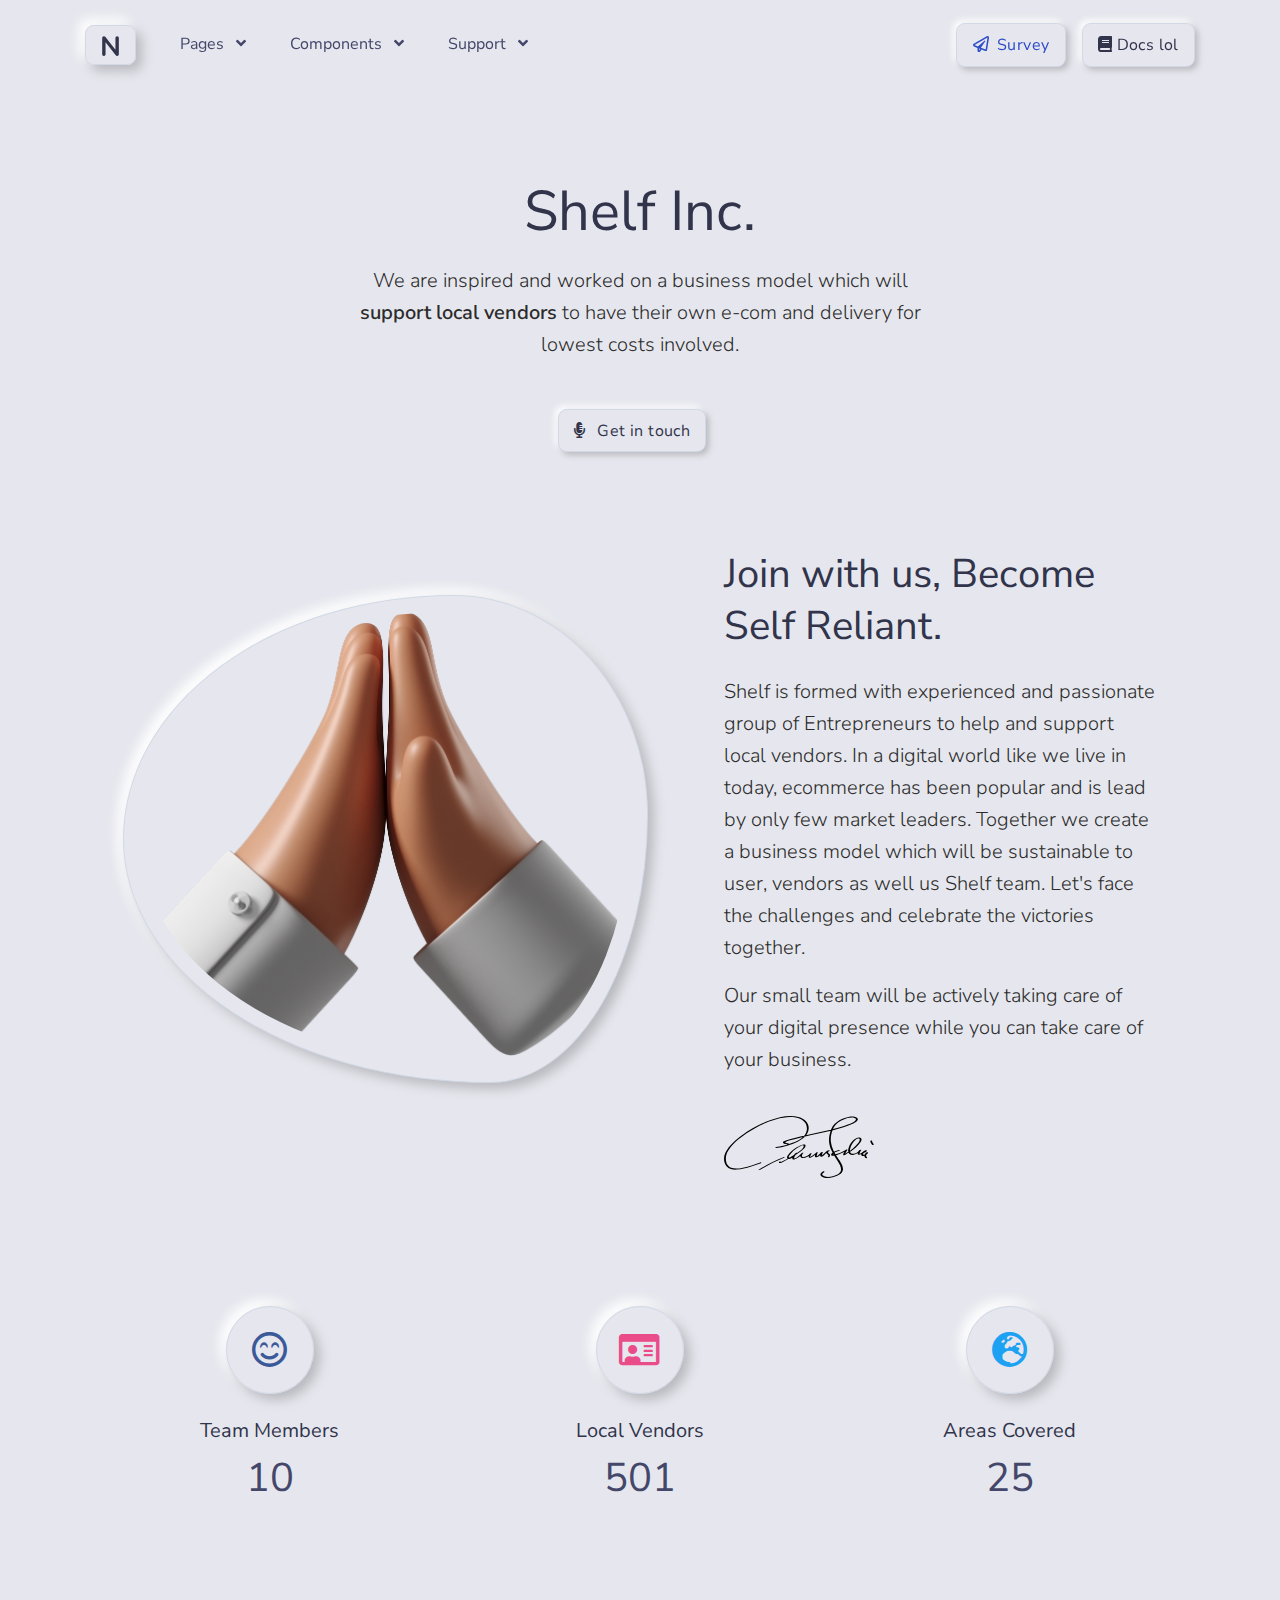
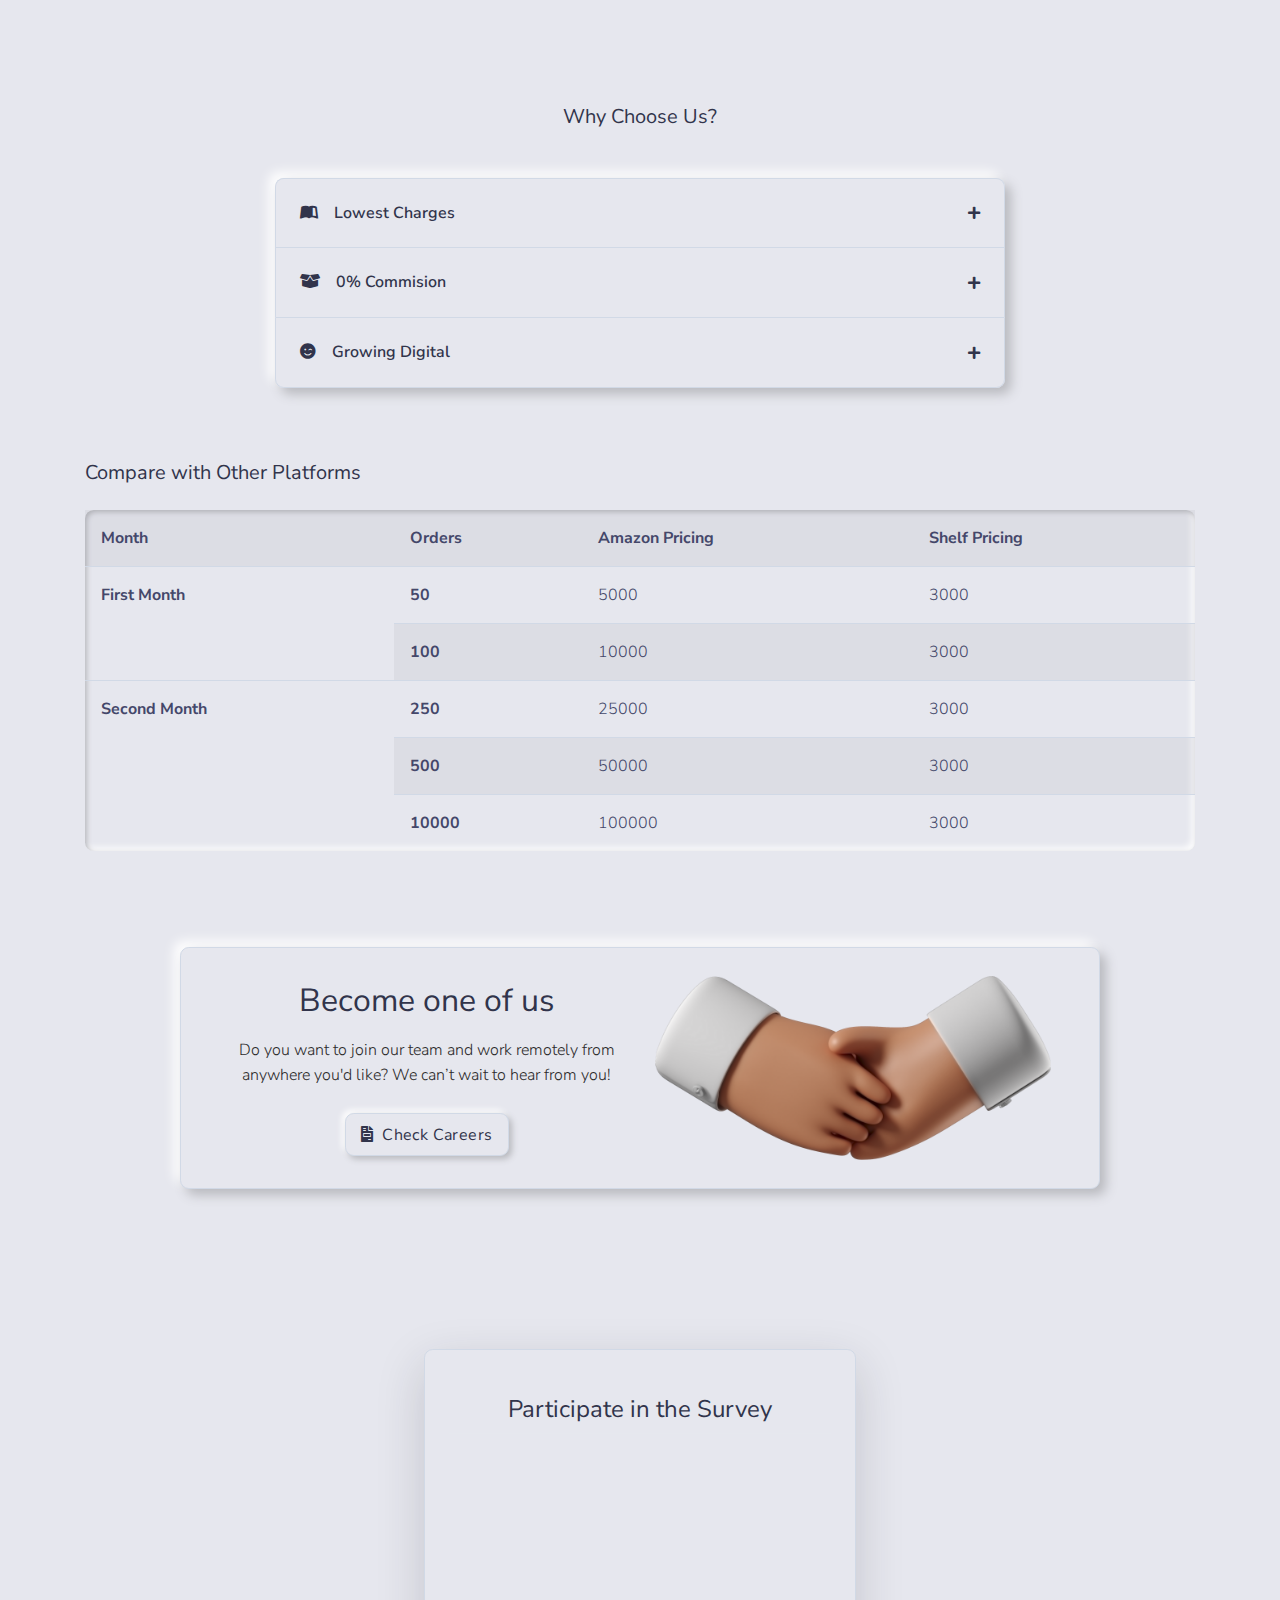
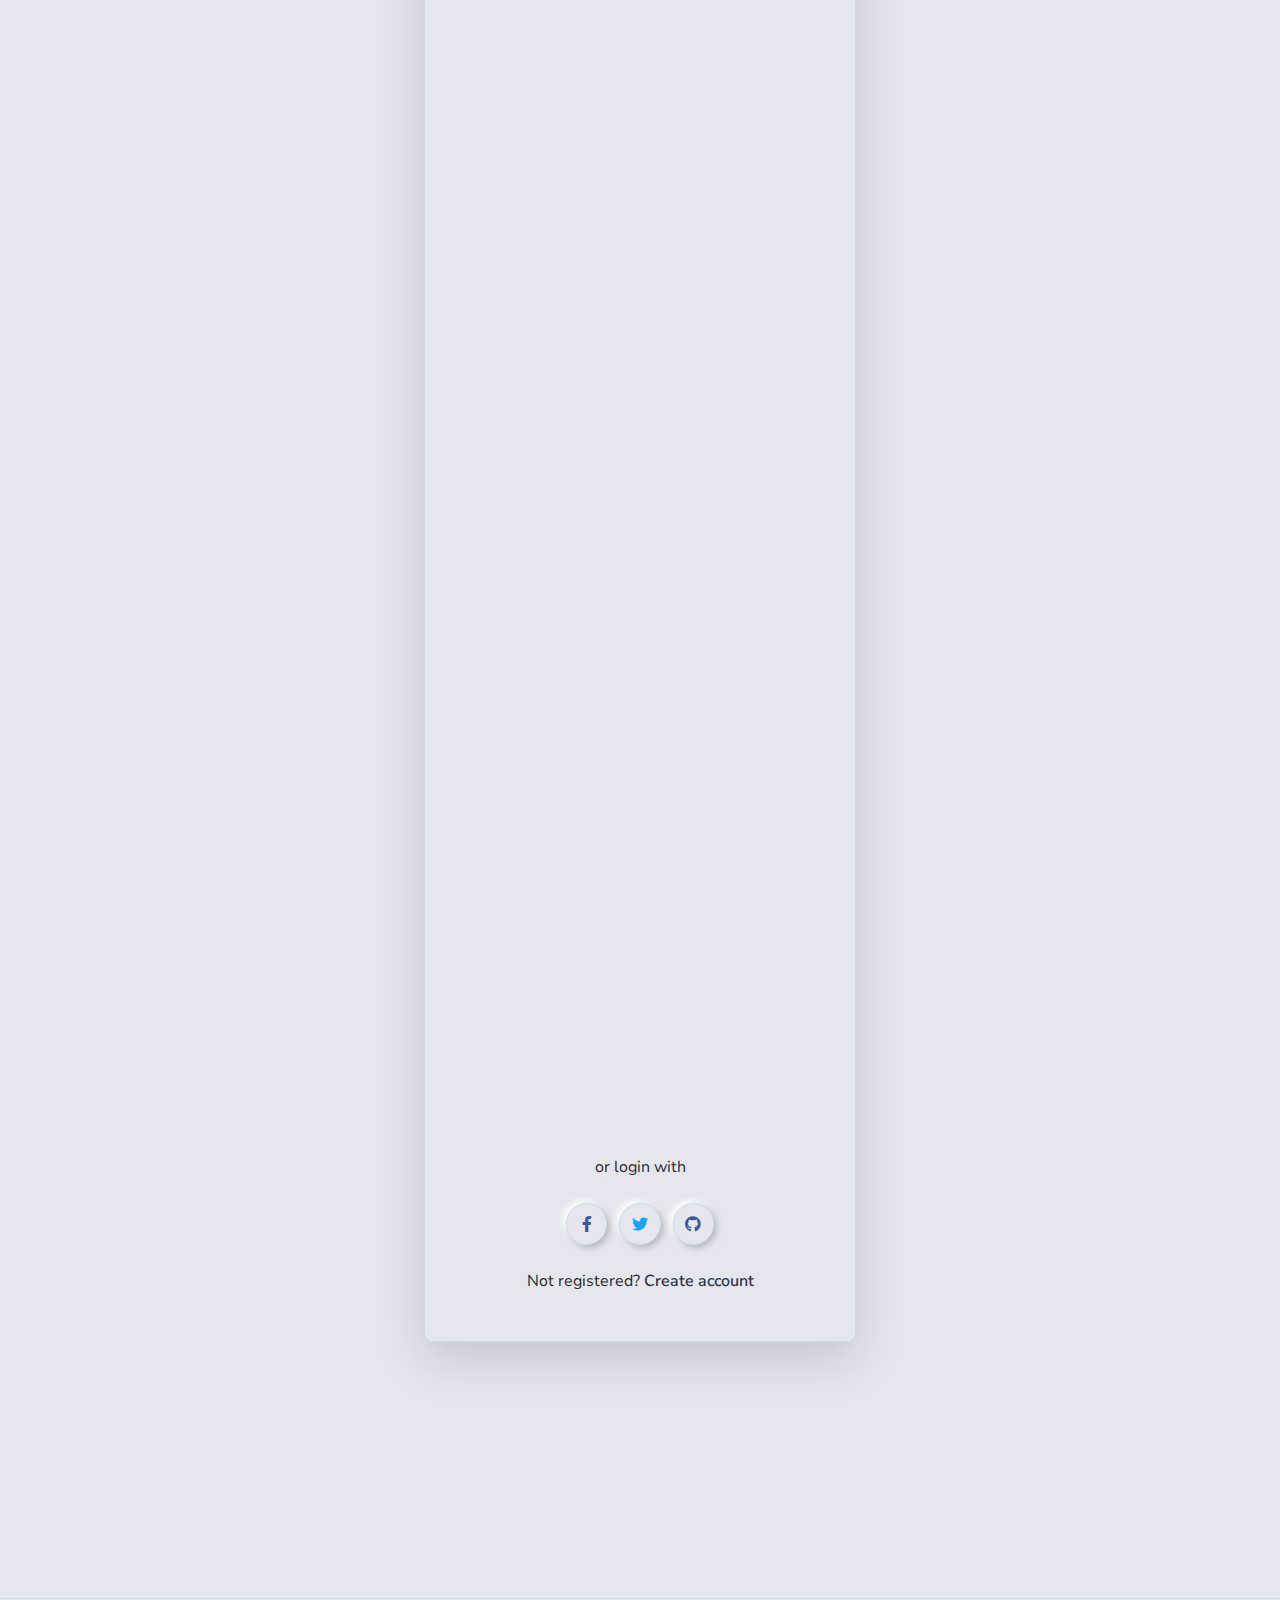
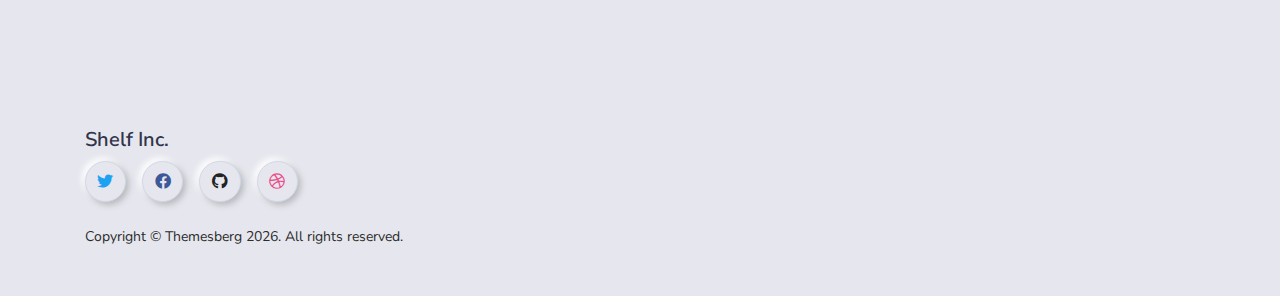
==== index.html @ 54a0194d "initial commit" ====
<!DOCTYPE html>
<html lang="en">

<head> 
    <meta http-equiv="Content-Type" content="text/html; charset=utf-8" />
<!-- Primary Meta Tags -->
<title>Neumorphism UI</title>
<meta name="viewport" content="width=device-width, initial-scale=1, shrink-to-fit=no">
<meta name="title" content="Neumorphism UI">
<meta name="author" content="Themesberg">

<link rel="canonical" href="https://quadato.netlify.app/" />

<!--  Social tags -->
<meta name="keywords" content="">
<meta name="description" content="">

<!-- Schema.org markup for Google+ -->
<meta itemprop="name" content="">
<meta itemprop="description" content="">
<meta itemprop="image" content="">

<!-- Twitter Card data -->
<meta name="twitter:card" content="product">
<meta name="twitter:site" content="">
<meta name="twitter:title" content="">
<meta name="twitter:description" content="">
<meta name="twitter:creator" content="">
<meta name="twitter:image" content="">

<!-- Open Graph data -->
<meta property="fb:app_id" content="">
<meta property="og:title" content="" />
<meta property="og:type" content="article" />
<meta property="og:url" content="" />
<meta property="og:image" content=""/>
<meta property="og:description" content="" />
<meta property="og:site_name" content="SHELF INC." />

<!-- Favicon -->
<link rel="apple-touch-icon" sizes="120x120" href="./assets/img/favicon/apple-touch-icon.png">
<link rel="icon" type="image/png" sizes="32x32" href="./assets/img/favicon/favicon-32x32.png">
<link rel="icon" type="image/png" sizes="16x16" href="./assets/img/favicon/favicon-16x16.png">
<link rel="manifest" href="./assets/img/favicon/site.webmanifest">
<link rel="mask-icon" href="./assets/img/favicon/safari-pinned-tab.svg" color="#ffffff">
<meta name="msapplication-TileColor" content="#ffffff">
<meta name="theme-color" content="#ffffff">

<!-- Fontawesome -->
<link type="text/css" href="./vendor/@fortawesome/fontawesome-free/css/all.min.css" rel="stylesheet">

<!-- Pixel CSS -->
<link type="text/css" href="./css/neumorphism.css" rel="stylesheet">

<!-- NOTICE: You can use the _analytics.html partial to include production code specific code & trackers -->

</head>

<body>
    <header class="header-global">
    <nav id="navbar-main" aria-label="Primary navigation" class="navbar navbar-main navbar-expand-lg navbar-theme-primary headroom navbar-light navbar-transparent navbar-theme-primary">
        <div class="container position-relative">
            <a class="navbar-brand shadow-soft py-2 px-3 rounded border border-light mr-lg-4" href="./index.html">
                <img class="navbar-brand-dark" src="./assets/img/brand/dark.svg" alt="Logo light">
                <img class="navbar-brand-light" src="./assets/img/brand/dark.svg" alt="Logo dark">
            </a>
            <div class="navbar-collapse collapse" id="navbar_global">
                <div class="navbar-collapse-header">
                    <div class="row">
                        <div class="col-6 collapse-brand">
                            <a href="./index.html" class="navbar-brand shadow-soft py-2 px-3 rounded border border-light">
                                <img src="./assets/img/brand/dark.svg" alt="Themesberg logo">
                            </a>
                        </div>
                        <div class="col-6 collapse-close">
                            <a href="#navbar_global" class="fas fa-times" data-toggle="collapse" data-target="#navbar_global" aria-controls="navbar_global" aria-expanded="false" title="close" aria-label="Toggle navigation"></a>
                        </div>
                    </div>
                </div>
                <ul class="navbar-nav navbar-nav-hover align-items-lg-center">
                    <li class="nav-item dropdown">
                        <a href="#" class="nav-link" data-toggle="dropdown" >
                            <span class="nav-link-inner-text">Pages</span>
                            <span class="fas fa-angle-down nav-link-arrow ml-2"></span>
                        </a>
                        <ul class="dropdown-menu">
                            <li><a class="dropdown-item" href="./html/pages/about.html">About</a></li>
                            <li><a class="dropdown-item" href="./html/pages/pricing.html">Pricing</a></li>
                            <li><a class="dropdown-item" href="./html/pages/contact.html">Contact</a></li>
                            <li><a class="dropdown-item" href="./html/pages/sign-in.html">Sign in</a></li>
                            <li><a class="dropdown-item" href="./html/pages/sign-up.html">Sign up</a></li>
                        </ul>
                    </li>
                    <li class="nav-item dropdown mega-dropdown">
                        <a href="#" class="nav-link" data-toggle="dropdown" >
                            <span class="nav-link-inner-text">Components</span>
                            <span class="fas fa-angle-down nav-link-arrow ml-2"></span>
                        </a>
                        <div class="dropdown-menu">
                            <div class="row">
                                <div class="col-lg-6 inside-bg d-none d-lg-block">
                                    <div class="justify-content-center bg-primary text-white">
                                        <div class="px-6 pb-5 pt-3">
                                            <img src="./assets/img/megamenu-image.jpg" alt="Pixel Components">
                                        </div>
                                        <div class="z-2 pb-4 text-center">
                                            <a href="./html/components/all.html"  class="btn btn-primary mb-2 mb-sm-0 mr-3 text-secondary">
                                                <span class="mr-1"><span class="fas fa-th-large"></span></span>
                                                All components
                                            </a>
                                            <a href="https://themesberg.com/docs/neumorphism-ui/components/alerts" target="_blank" class="btn btn-primary mb-2 mb-sm-0">
                                                <span class="mr-1"><span class="fas fa-book"></span></span>
                                                Docs v1.0
                                            </a>
                                        </div>
                                    </div>
                                </div>
                                <div class="col pl-0">
                                    <ul class="list-style-none">
                                        <li><a class="dropdown-item" href="./html/components/accordions.html">Accordions</a></li>
                                        <li><a class="dropdown-item" href="./html/components/alerts.html">Alerts</a></li>
                                        <li><a class="dropdown-item" href="./html/components/badges.html">Badges</a></li>
                                        <li><a class="dropdown-item" href="./html/components/bootstrap-carousels.html">Bootstrap Carousels</a></li>
                                        <li><a class="dropdown-item" href="./html/components/breadcrumbs.html">Breadcrumbs</a></li>
                                        <li><a class="dropdown-item" href="./html/components/buttons.html">Buttons</a></li>
                                        <li><a class="dropdown-item d-flex align-items-center justify-content-between" href="https://themesberg.com/docs/neumorphism-ui/plugins/jquery-counters/" target="_blank">Counters <span class="badge badge-dark ml-3">Pro</span></a></li>
                                        <li><a class="dropdown-item" href="./html/components/cards.html">Cards</a></li>
                                        <li><a class="dropdown-item d-flex align-items-center justify-content-between" href="https://themesberg.com/docs/neumorphism-ui/components/e-commerce/" target="_blank">E-commerce <span class="badge badge-dark ml-3">Pro</span></a></li>
                                    </ul>
                                </div>
                                <div class="col pl-0">
                                    <ul class="list-style-none">
                                        <li><a class="dropdown-item" href="./html/components/forms.html">Forms</a></li>
                                        <li><a class="dropdown-item d-flex align-items-center justify-content-between" href="https://themesberg.com/docs/neumorphism-ui/components/icon-boxes/" target="_blank">Icon Boxes <span class="badge badge-dark ml-3">Pro</span></a></li>
                                        <li><a class="dropdown-item" href="./html/components/modals.html">Modals</a></li>
                                        <li><a class="dropdown-item" href="./html/components/navs.html">Navs</a></li>
                                        <li><a class="dropdown-item d-flex align-items-center justify-content-between" href="https://themesberg.com/docs/neumorphism-ui/plugins/owl-carousel/" target="_blank">Owl Carousels <span class="badge badge-dark ml-3">Pro</span></a></li>
                                        <li><a class="dropdown-item" href="./html/components/pagination.html">Pagination</a></li>
                                        <li><a class="dropdown-item" href="./html/components/popovers.html">Popovers</a></li>
                                        <li><a class="dropdown-item" href="./html/components/progress-bars.html">Progress Bars</a></li>

                                    </ul>
                                </div>
                                <div class="col pl-0">
                                    <ul class="list-style-none">
                                        <li><a class="dropdown-item d-flex align-items-center justify-content-between" href="https://themesberg.com/docs/neumorphism-ui/components/icon-boxes/#steps" target="_blank">Steps <span class="badge badge-dark ml-3">Pro</span></a></li>
                                        <li><a class="dropdown-item" href="./html/components/tables.html">Tables</a></li>
                                        <li><a class="dropdown-item" href="./html/components/tabs.html">Tabs</a> </li>
                                        <li><a class="dropdown-item" href="./html/components/toasts.html">Toasts</a> </li>
                                        <li><a class="dropdown-item d-flex align-items-center justify-content-between" href="https://themesberg.com/docs/neumorphism-ui/components/timelines/" target="_blank">Timelines <span class="badge badge-dark ml-3">Pro</span></a></li>
                                        <li><a class="dropdown-item" href="./html/components/tooltips.html">Tooltips</a></li>
                                        <li><a class="dropdown-item" href="./html/components/typography.html">Typography</a></li>
                                        <li><a class="dropdown-item d-flex align-items-center justify-content-between" href="https://demo.themesberg.com/neumorphism-ui-pro/html/components/widgets.html" target="_blank">Widgets <span class="badge badge-dark ml-3">Pro</span></a></li>
                                    </ul>
                                </div>
                            </div>
                        </div>
                    </li>
                    <li class="nav-item dropdown">
                        <a href="#" class="nav-link" data-toggle="dropdown" >
                            <span class="nav-link-inner-text">Support</span>
                            <span class="fas fa-angle-down nav-link-arrow ml-2"></span>
                        </a>
                        <div class="dropdown-menu dropdown-menu-lg">
                            <div class="col-auto px-0" data-dropdown-content>
                                <div class="list-group list-group-flush">
                                    <a href="https://themesberg.com/docs/neumorphism-ui/getting-started/quick-start/" target="_blank" class="list-group-item list-group-item-action d-flex align-items-center p-0 py-3 px-lg-4">
                                        <span class="icon icon-sm icon-secondary"><span class="fas fa-file-alt"></span></span>
                                        <div class="ml-4">
                                            <span class="text-dark d-block">Documentation<span class="badge badge-sm badge-secondary ml-2">v1.0</span></span>
                                            <span class="small">Examples and guides</span>
                                        </div>
                                    </a>
                                    <a href="https://github.com/themesberg/th-neumorphism-ui-pro/issues" target="_blank" class="list-group-item list-group-item-action d-flex align-items-center p-0 py-3 px-lg-4">
                                        <span class="icon icon-sm icon-secondary"><span class="fas fa-microphone-alt"></span></span>
                                        <div class="ml-4">
                                            <span class="text-dark d-block">Support</span>
                                            <span class="small">Looking for answers? Ask us!</span>
                                        </div>
                                    </a>
                                </div>
                            </div>
                        </div>
                    </li>
                </ul>
            </div>
            <div class="d-flex align-items-center">
                <a href="https://themesberg.com/product/ui-kits/neumorphism-ui-pro" target="_blank" class="btn btn-primary text-secondary mr-3"><i class="far fa-paper-plane mr-2"></i>Survey</a>
                <a href="https://themesberg.com/docs/neumorphism-ui/getting-started/quick-start/" target="_blank" class="btn btn-primary d-none d-md-inline-block"><i class="fas fa-book"></i> Docs lol</a>
                <button class="navbar-toggler ml-2" type="button" data-toggle="collapse" data-target="#navbar_global" aria-controls="navbar_global" aria-expanded="false" aria-label="Toggle navigation">
                    <span class="navbar-toggler-icon"></span>
                </button>
            </div>
        </div>
    </nav>
</header>
    <main>

        <!-- Hero -->
        <section class="section section bg-soft pb-5 overflow-hidden z-2">
            <div class="container z-2">
                <div class="row justify-content-center text-center pt-6">
                    <div class="col-lg-8 col-xl-8">
                        <h1 class="display-2 mb-3">Shelf Inc.</h1>
                        <p class="lead px-md-6 mb-5">We are inspired and worked on a business model which will <strong>support local vendors</strong> to have their own e-com and delivery for lowest costs involved.</p>
                        <div class="d-flex flex-column flex-wrap flex-md-row justify-content-md-center mb-5">
                            <a href="https://themesberg.com/product/ui-kits/neumorphism-ui" target="_blank" class="btn btn-primary mb-3 mb-lg-0 mr-3"><i class="fas fa-microphone-alt mr-2"></i> Get in touch</a>
                
                        </div>
                    </div>
                </div>
            </div>
        </section>
        
        <div class="section  bg-primary pt-0 section-lg">
    <div class="container">
        <!-- Title -->
        
        <section class="section section-lg pt-0">
            <div class="container">
                <div class="row align-items-center justify-content-around">
                    <div class="col-md-6 col-xl-6 mb-5">
                        <div class="card bg-primary shadow-soft border-light organic-radius p-3">
                            <img class="organic-radius img-fluid" src="high five.png"
                                alt="modern desk">
                        </div>
                    </div>
                    <div class="col-md-6 col-xl-5 text-center text-md-left">
                        <h2 class="h1 mb-4">Join with us, Become Self Reliant.</h2>
                        <p class="lead">Shelf is formed with experienced and passionate group of Entrepreneurs to help and support local vendors. In a digital world like we live in today, ecommerce has been popular and is lead by only few market leaders. Together we
                            create a business model which will be sustainable to user, vendors as well us Shelf team. Let's face the challenges and celebrate the victories together.</p>
                        <p class="lead">Our small team will be actively taking care of your digital presence while you can take care of your business.</p>
                        <img src="assets/img/signature.svg" alt="signature" class="mt-4" width="150">
                    </div>
                </div>
            </div>
        </section>
        
        <section class="section section-lg pt-0">
            <div class="container">
                <div class="row">
                    <div class="col-12 col-sm-4 col-lg-4 text-center">
                        <!-- Visit Box   btn btn-primary btn-pill btn-icon-only text-twitter mr-2 -->
                        <div class="icon-box mb-4">
                            <div class="icon icon-shape text-facebook shadow-soft border border-light rounded-circle mb-4">
                                <span class="far fa-smile-beam"></span>
                            </div>
                            
                            <h3 class="h5">Team Members</h3>
                            <span class="counter display-3 text-gray d-block">10</span>
                        </div>
                        <!-- End of Visit Box -->
                    </div>
                    <div class="col-12 col-sm-4 col-lg-4 text-center">
                        <!-- Call Box -->
                        <div class="icon-box mb-4">
                            <div class="icon icon-shape text-dribbble shadow-soft border border-light rounded-circle mb-4">
                                <span class="far fa-id-card"></span>
                            </div>
                            <h3 class="h5">Local Vendors</h3>
                            <span class="counter display-3 text-gray d-block">501</span>
                        </div>
                        <!-- End of Call Box -->
                    </div>
                    <div class="col-12 col-sm-4 col-lg-4 text-center">
                        <!-- Email Box -->
                        <div class="icon-box mb-4">
                            <div class="icon icon-shape text-twitter shadow-soft border border-light rounded-circle mb-4">
                                <span class="fas fa-globe-europe"></span>
                            </div>
                            <h3 class="h5">Areas Covered</h3>
                            <span class="counter display-3 text-gray d-block">25</span>
                        </div>
                        <!-- End of Email Box -->
                    </div>
                </div>
            </div>
        </section>

        <!-- Title -->
        <div class="row">
            <div class="col text-center">
                <div class="my-5">
                    <span class="h5 text-center">Why Choose Us?</span>
                </div>
            </div>
        </div>
        <div class="row justify-content-center">
            <div class="col-12 col-md-10 col-lg-8">
                <!--Accordion-->
                <div class="accordion shadow-soft rounded">
                    <div class="card card-sm card-body bg-primary border-light mb-0">
                        <a href="#panel-4" data-target="#panel-4" class="accordion-panel-header" data-toggle="collapse" role="button" aria-expanded="false" aria-controls="panel-1">
                            <span class="icon-title h6 mb-0 font-weight-bold"><span class="fab fa-leanpub"></span>Lowest Charges</span>
                            <span class="icon"><span class="fas fa-plus"></span></span>
                        </a>
                        <div class="collapse" id="panel-4">
                            <div class="pt-3">
                                <p class="mb-0">
                                    At Themesberg, our mission has always been focused on bringing openness and transparency to the design process. We've always believed that by providing a space where designers can share ongoing work not only empowers them to make better products, it also
                                    helps them grow. We're proud to be a part of creating a more open culture and to continue building a product that supports this vision.
                                </p>
                            </div>
                        </div>
                    </div>
                    <div class="card card-sm card-body bg-primary border-light mb-0">
                        <a href="#panel-5" data-target="#panel-5" class="accordion-panel-header" data-toggle="collapse" role="button" aria-expanded="false" aria-controls="panel-1">
                            <span class="icon-title h6 mb-0 font-weight-bold"><span class="fas fa-box-open"></span>0% Commision</span>
                            <span class="icon"><span class="fas fa-plus"></span></span>
                        </a>
                        <div class="collapse" id="panel-5">
                            <div class="pt-3">
                                <p class="mb-0">
                                    At Themesberg, our mission has always been focused on bringing openness and transparency to the design process. We've always believed that by providing a space where designers can share ongoing work not only empowers them to make better products, it also
                                    helps them grow. We're proud to be a part of creating a more open culture and to continue building a product that supports this vision. </p>
                            </div>
                        </div>
                    </div>
                    <div class="card card-sm card-body bg-primary border-light mb-0">
                        <a href="#panel-6" data-target="#panel-6" class="accordion-panel-header" data-toggle="collapse" role="button" aria-expanded="false" aria-controls="panel-1">
                            <span class="icon-title h6 mb-0 font-weight-bold"><span class="fas fa-smile-wink"></span>Growing Digital</span>
                            <span class="icon"><span class="fas fa-plus"></span></span>
                        </a>
                        <div class="collapse" id="panel-6">
                            <div class="pt-3">
                                <p class="mb-0">
                                    At Themesberg, our mission has always been focused on bringing openness and transparency to the design process. We've always believed that by providing a space where designers can share ongoing work not only empowers them to make better products, it also
                                    helps them grow. We're proud to be a part of creating a more open culture and to continue building a product that supports this vision. </p>
                            </div>
                        </div>
                    </div>
                </div>
                <!--End of Accordion-->
            </div>
        </div>

<br><br><br>
        <div class="mb-5">
            <div class="mb-4">
                <span class="h5">Compare with Other Platforms</span>
            </div>
            <div class="table-responsive-sm table-hover shadow-inset rounded">
                <table class="table table-striped">
                    <tr>
                        <th class="border-0" scope="col" id="class2">Month</th>
                        <th class="border-0" scope="col" id="teacher2">Orders</th>
                        <th class="border-0" scope="col" id="males2">Amazon Pricing</th>
                        <th class="border-0" scope="col" id="females2">Shelf Pricing</th>
                    </tr>
                    <tr>
                        <th scope="row" id="firstyear2" rowspan="2">First Month</th>
                        <th scope="row" id="Bolter2" headers="firstyear2 teacher2">50</th>
                        <td headers="firstyear2 Bolter2 males2">5000</td>
                        <td headers="firstyear2 Bolter2 females2">3000</td>
                    </tr>
                    <tr>
                        <th scope="row" id="Cheetham2" headers="firstyear2 teacher2">100</th>
                        <td headers="firstyear2 Cheetham2 males2">10000</td>
                        <td headers="firstyear2 Cheetham2 females2">3000</td>
                    </tr>
                    <tr>
                        <th scope="row" id="secondyear2" rowspan="3">Second Month</th>
                        <th scope="row" id="Lam2" headers="secondyear2 teacher2">250</th>
                        <td headers="secondyear2 Lam2 males2">25000</td>
                        <td headers="secondyear2 Lam2 females2">3000</td>
                    </tr>
                    <tr>
                        <th scope="row" id="Crossy2" headers="secondyear2 teacher2">500</th>
                        <td headers="secondyear2 Crossy2 males2">50000</td>
                        <td headers="secondyear2 Crossy2 females2">3000</td>
                    </tr>
                    <tr>
                        <th scope="row" id="Forsyth2" headers="secondyear2 teacher2">10000</th>
                        <td headers="secondyear2 Forsyth2 males2">100000</td>
                        <td headers="secondyear2 Forsyth2 females2">3000</td>
                    </tr>
                </table>
            </div>
        </div>

    <br><br>
        <!-- End of Title -->
<div class="row justify-content-center">
<div class="col-12 col-lg-10">
    <div class="card bg-primary shadow-soft border-light px-4 py-1 mb-8">
        <div class="card-body text-center text-md-center">
            <div class="row align-items-center">
                <div class="col-md-6">
                    <h2 class="mb-3">Become one of us</h2>
                    <p class="mb-4">
                        Do you want to join our team and work remotely from anywhere you'd like? We can’t wait to hear
                        from you!
                    </p>
                    <a href="#" class="btn btn-primary">
                        <span class="mr-1">
                            <span class="fas fa-file-invoice"></span>
                        </span>
                        Check Careers
                    </a>
                </div>
                <div class="col-12 col-md-6 mt-4 mt-md-0 text-md-right">
                    <img src="hand.png" alt="illustration">
                </div>
            </div>
        </div>
    </div>
</div>
</div>
            
<div class="section section-lg pt-0">
    <div class="container">
        <!-- Title -->
        <!-- End of title-->
        <div class="row justify-content-md-around">
            <div class="col-12 col-md-6 col-lg-5 mb-5 mb-lg-0">
                <div class="card bg-primary shadow-lg border-light p-4">
                    <div class="card-header text-center pb-0">
                        <h2 class="h4">Participate in the Survey</h2>
                        <!--<span>Login here using your username and password</span>-->
                    </div>
                    <div class="card-body">
                        <form action="#" class="mt-4">
                        <iframe
                            src="https://docs.google.com/forms/d/e/1FAIpQLSd2yZhxJfOtq8M3eQdhzN5sqTgoRudwqNl_gNcS_L6D4GwaZQ/viewform?embedded=true"
                            width="360" height="1250" frameborder="0" marginheight="0" marginwidth="0">Loading…</iframe>
                        </form>
                        <div class="mt-3 mb-4 text-center">
                            <span class="font-weight-normal">or login with</span>
                        </div>
                        <div class="btn-wrapper my-4 text-center">
                            <button class="btn btn-primary btn-pill btn-icon-only text-facebook mr-2" type="button"
                                aria-label="facebook button" title="facebook button">
                                <span aria-hidden="true" class="fab fa-facebook-f"></span>
                            </button>
                            <button class="btn btn-primary btn-pill  btn-icon-only text-twitter mr-2" type="button"
                                aria-label="twitter button" title="twitter button">
                                <span aria-hidden="true" class="fab fa-twitter"></span>
                            </button>
                            <button class="btn btn-primary btn-pill btn-icon-only text-facebook" type="button"
                                aria-label="github button" title="github button">
                                <span aria-hidden="true" class="fab fa-github"></span>
                            </button>
                        </div>
                        <div class="d-block d-sm-flex justify-content-center align-items-center mt-4">
                            <span class="font-weight-normal">
                                Not registered?
                                <a href="#" class="font-weight-bold">Create account</a>
                            </span>
                        </div>
                    </div>
                </div>
            </div>

        </div>
    </div>
</div>



    </div>
    </main>

    <footer class="d-flex pb-5 pt-6 pt-md-7 border-top border-light bg-primary">
    <div class="container">
        <div class="row">
            <div class="col-lg-4">
                <h5><strong>Shelf Inc.</strong> </h5>
                <ul class="d-flex list-unstyled mb-5 mb-lg-0">
                    <li class="mr-2">
                        <a href="https://twitter.com/" target="_blank" class="btn btn-primary btn-pill  btn-icon-only text-twitter mr-2" aria-label="twitter social link"
                        data-toggle="tooltip" data-placement="top" title="Follow Shelf on Twitter">
                            <span aria-hidden="true" class="fab fa-twitter"></span>
                        </a>
                    </li>
                    <li class="mr-2">
                        <a href="https://www.facebook.com/" target="_blank" class="btn btn-primary btn-pill  btn-icon-only text-facebook mr-2" aria-label="facebook social link"
                        data-toggle="tooltip" data-placement="top" title="Like Shelf on Facebook">
                            <span aria-hidden="true" class="fab fa-facebook"></span>
                        </a>
                    </li>
                    <li class="mr-2">
                        <a href="https://github.com/" target="_blank" class="btn btn-primary btn-pill  btn-icon-only text-github mr-2" aria-label="github social link"
                        data-toggle="tooltip" data-placement="top" title="Open source projects">
                            <span aria-hidden="true" class="fab fa-github"></span>
                        </a>
                    </li>
                    <li>
                        <a href="https://dribbble.com/" target="_blank" class="btn btn-primary btn-pill  btn-icon-only text-dribbble mr-2" aria-label="dribbble social link"
                        data-toggle="tooltip" data-placement="top" title="Follow us on Dribbble">
                            <span aria-hidden="true" class="fab fa-dribbble"></span>
                        </a>
                    </li>
                </ul><br>
                <p class="font-weight-normal font-small mb-0">Copyright © Themesberg
                    <span class="current-year">2020</span>. All rights reserved.
                </p>
            </div>
           
            
        </div>
            
    </div>
</footer>

    <!-- Core -->
<script src="./vendor/jquery/dist/jquery.min.js"></script>
<script src="./vendor/popper.js/dist/umd/popper.min.js"></script>
<script src="./vendor/bootstrap/dist/js/bootstrap.min.js"></script>
<script src="./vendor/headroom.js/dist/headroom.min.js"></script>

<!-- Vendor JS -->
<script src="./vendor/onscreen/dist/on-screen.umd.min.js"></script>
<script src="./vendor/nouislider/distribute/nouislider.min.js"></script>
<script src="./vendor/bootstrap-datepicker/dist/js/bootstrap-datepicker.min.js"></script>
<script src="./vendor/waypoints/lib/jquery.waypoints.min.js"></script>
<script src="./vendor/jarallax/dist/jarallax.min.js"></script>
<script src="./vendor/jquery.counterup/jquery.counterup.min.js"></script>
<script src="./vendor/jquery-countdown/dist/jquery.countdown.min.js"></script>
<script src="./vendor/smooth-scroll/dist/smooth-scroll.polyfills.min.js"></script>
<script src="./vendor/prismjs/prism.js"></script>

<script async defer src="https://buttons.github.io/buttons.js"></script>

<!-- Neumorphism JS -->
<script src="./assets/js/neumorphism.js"></script>
</body>

</html>
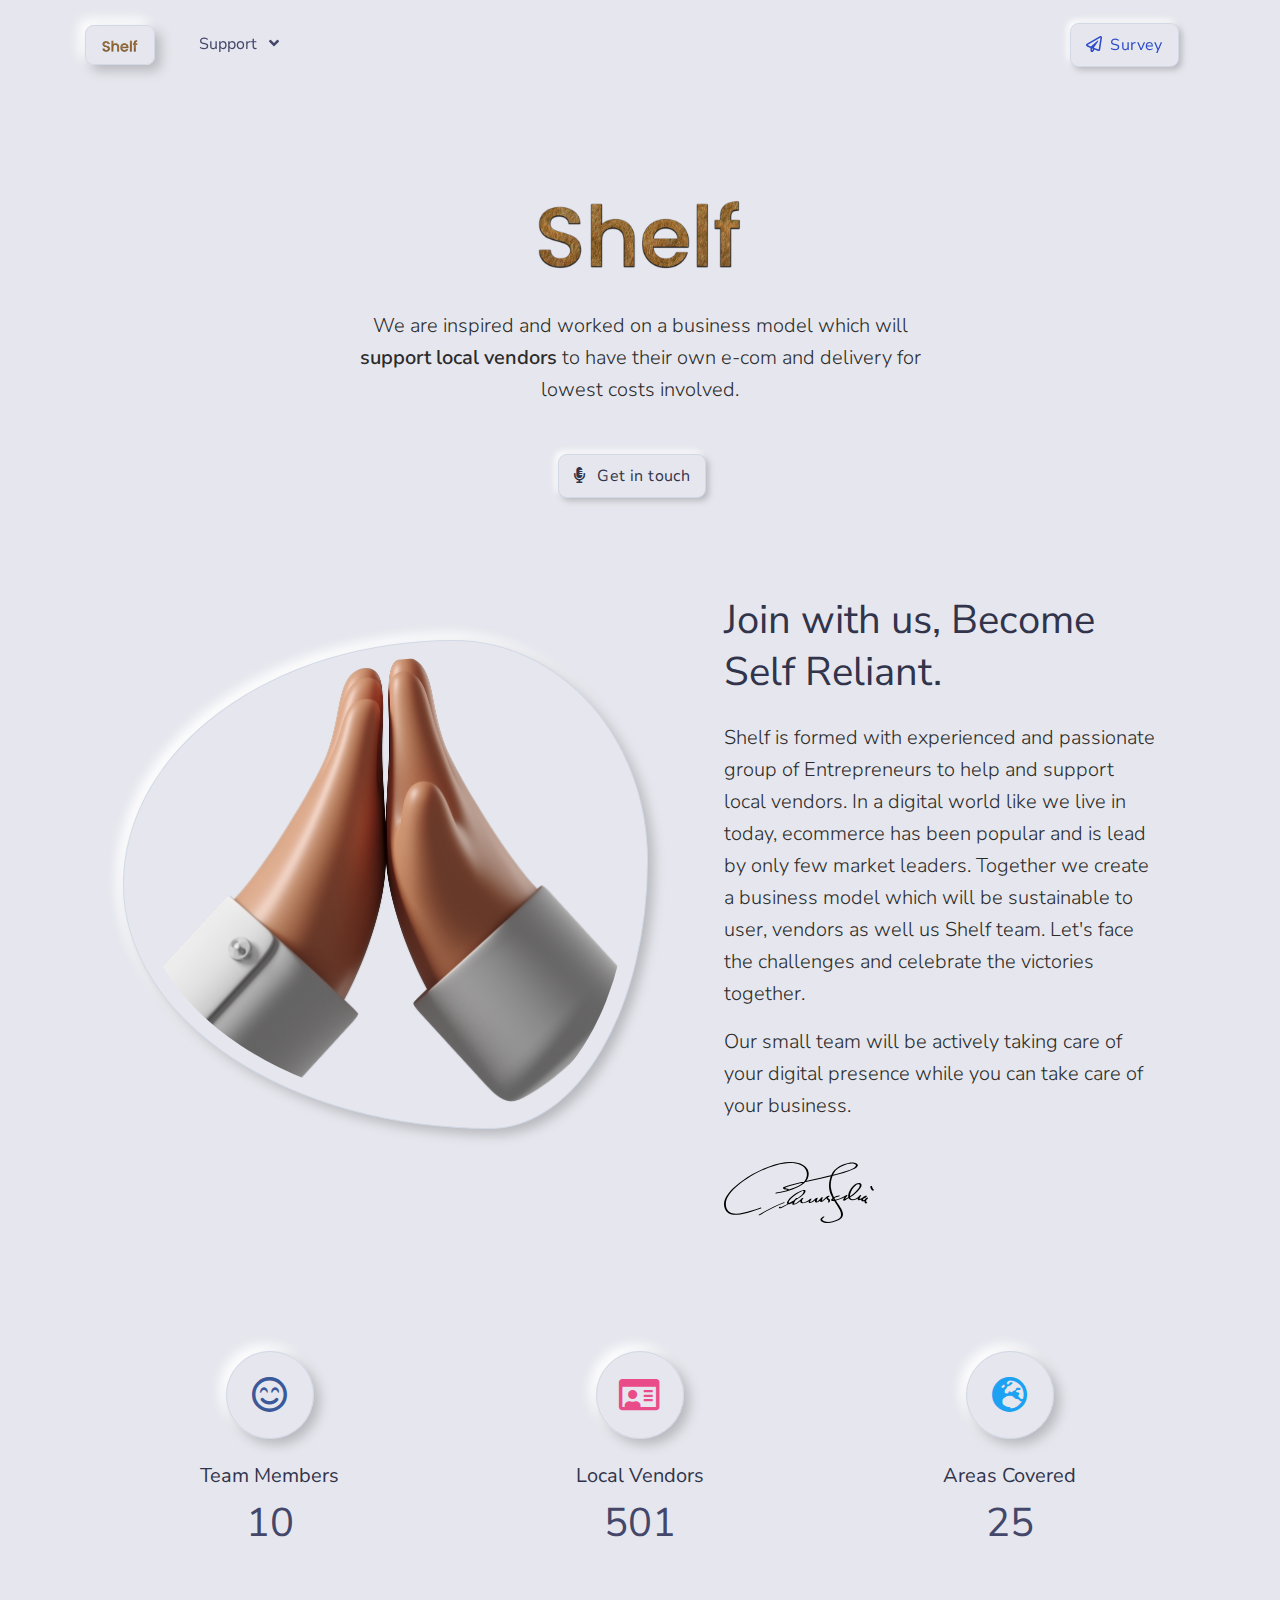
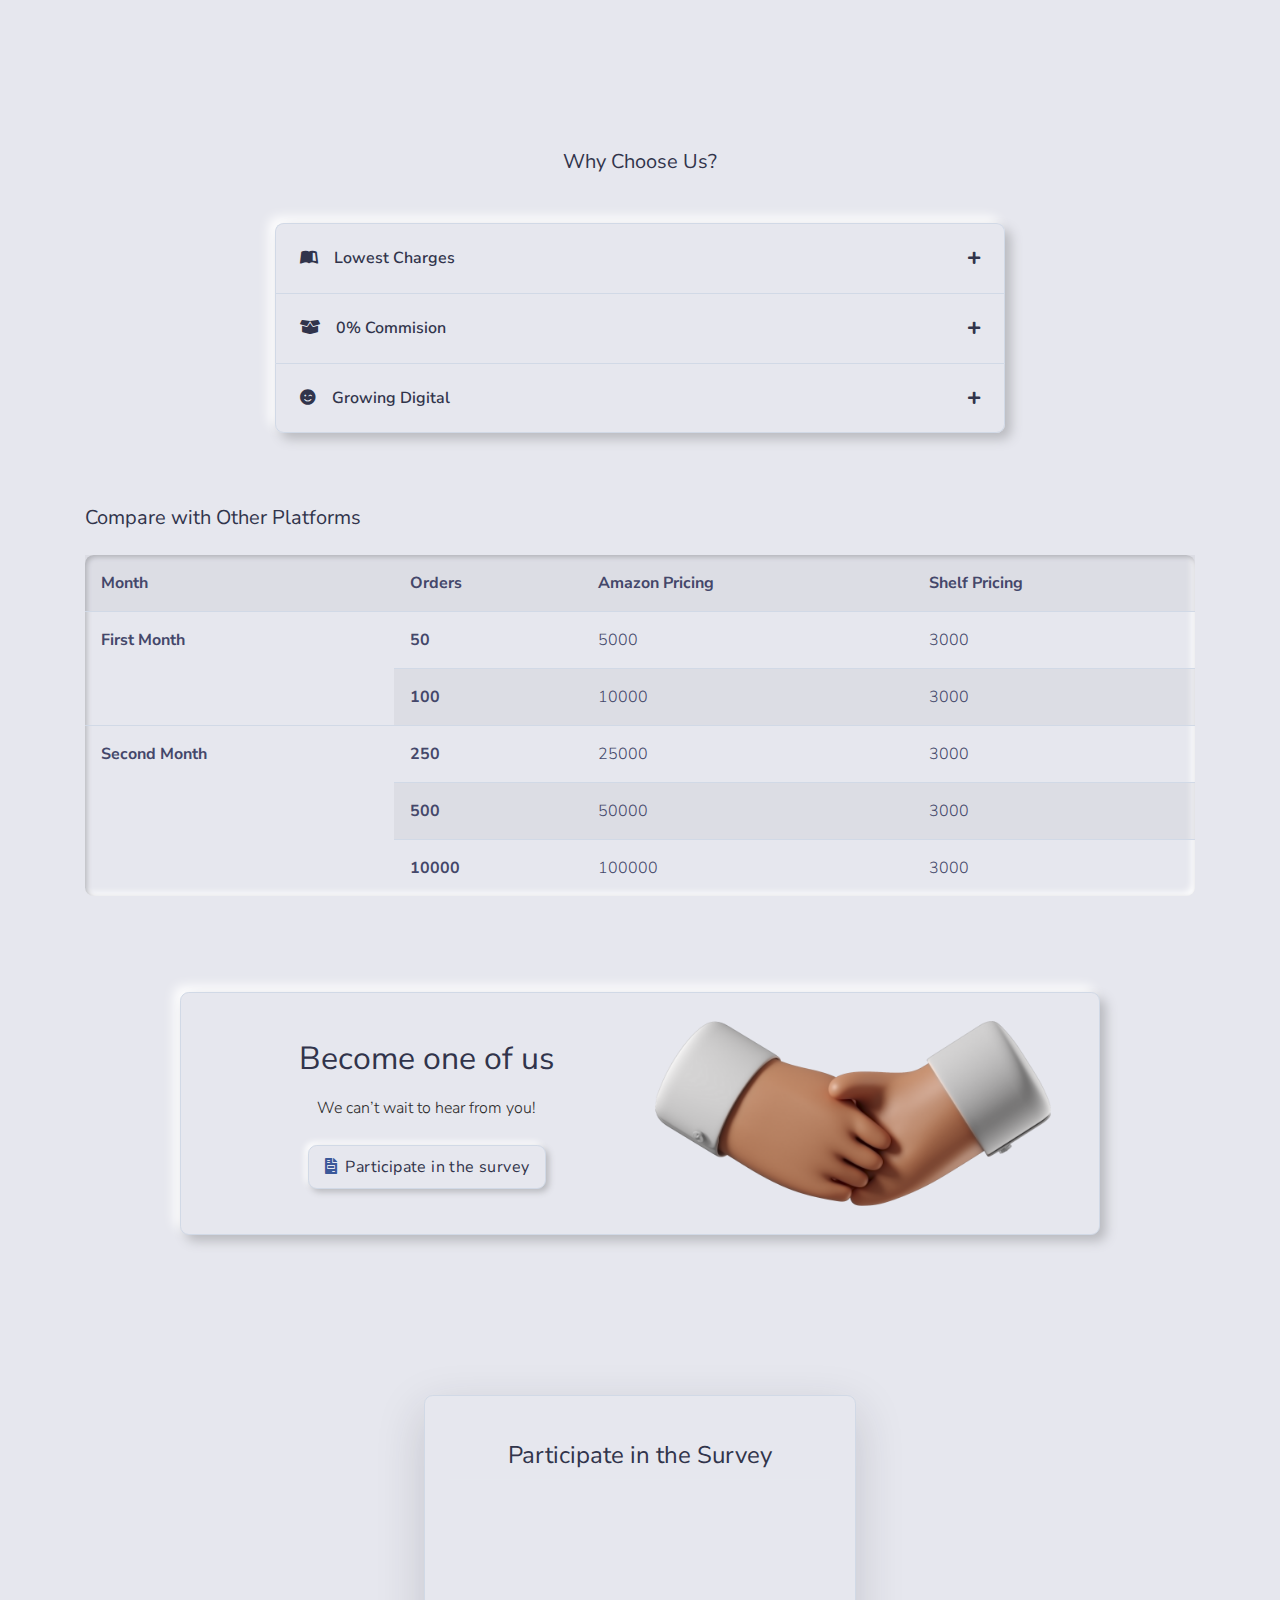
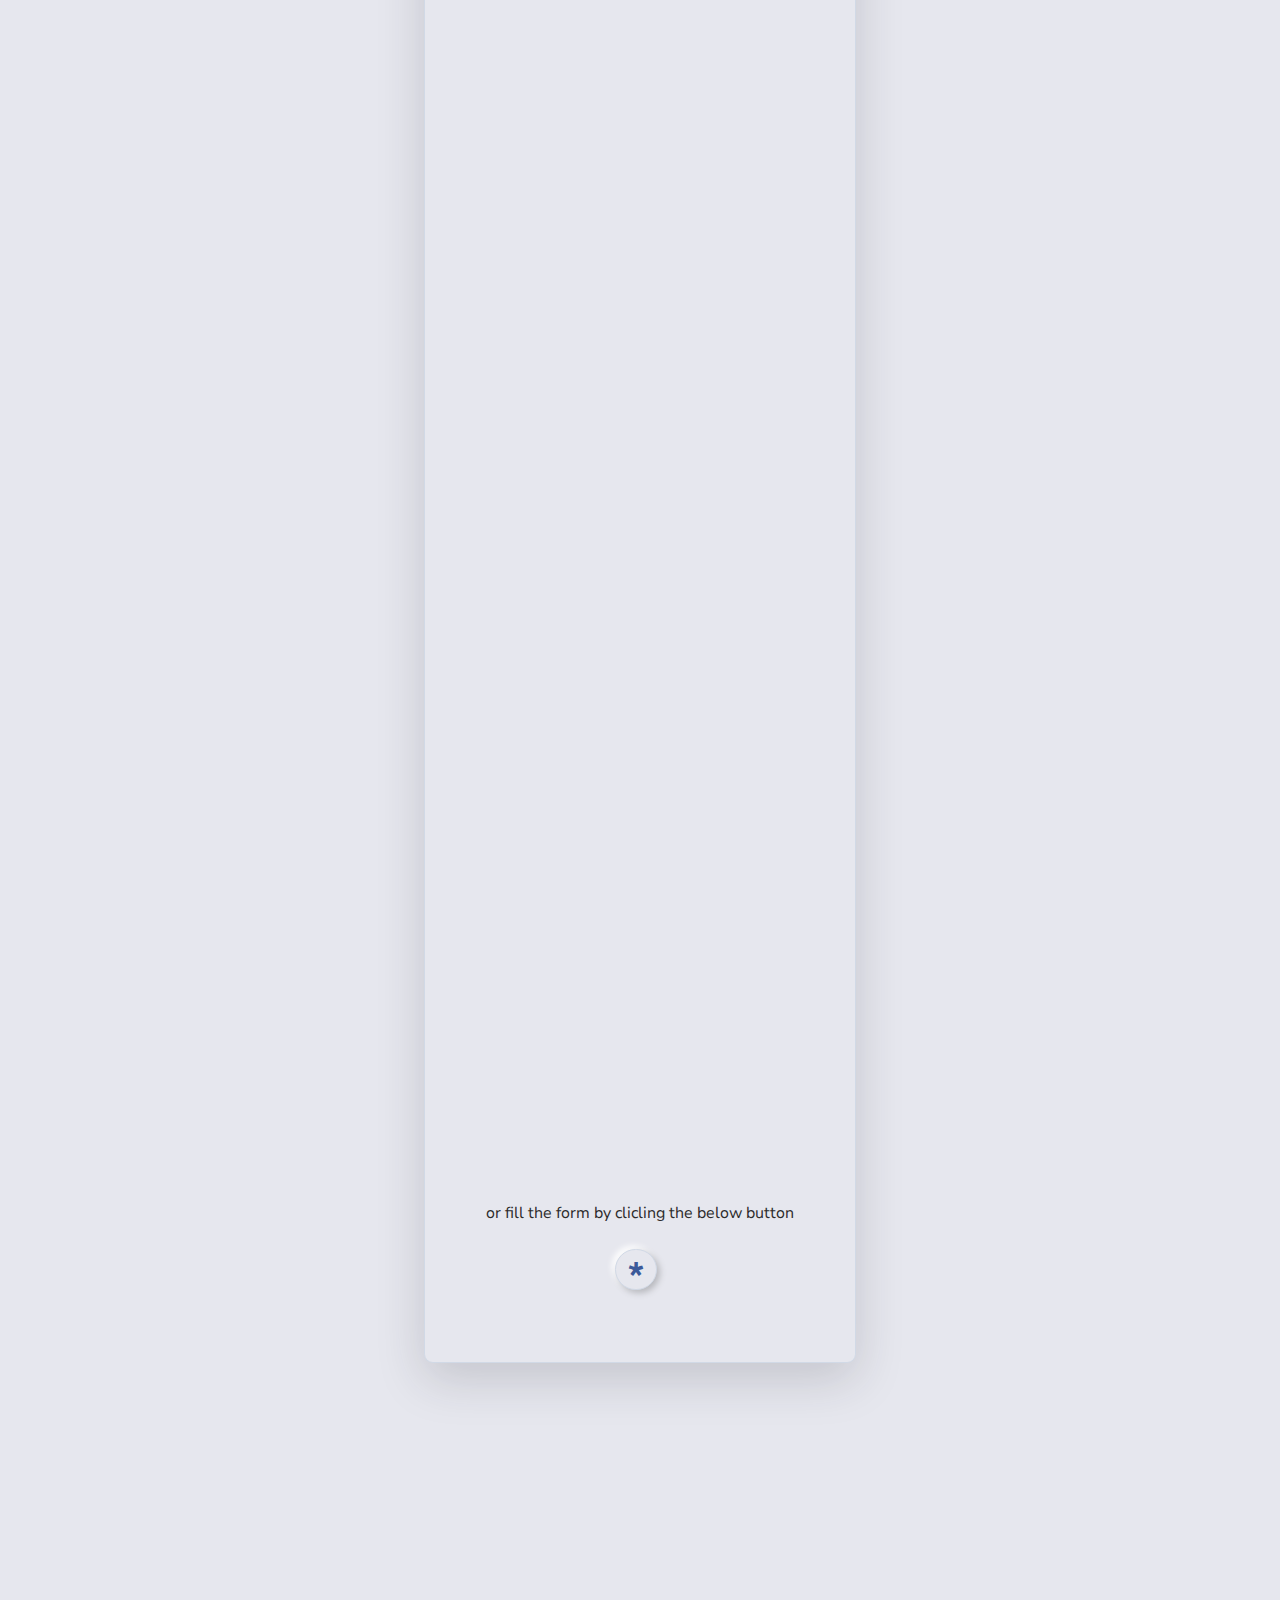
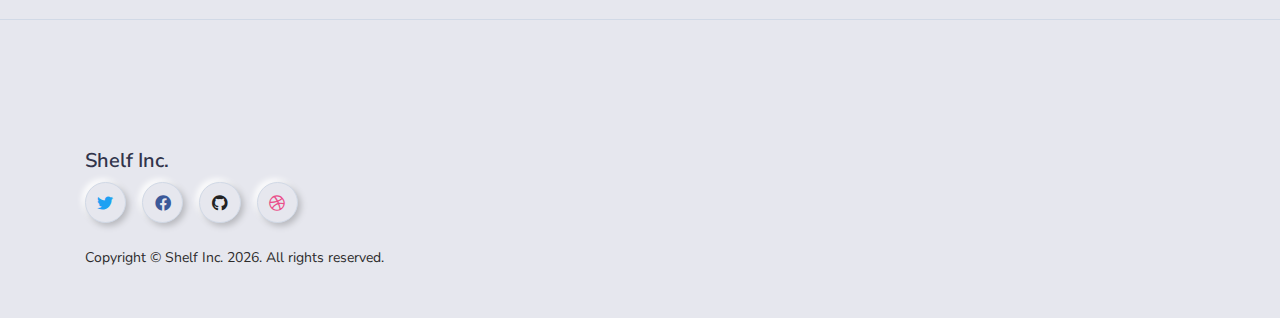
==== commit 9359cfbc: "updated with minor changes" ====
--- a/index.html
+++ b/index.html
@@ -7,10 +7,10 @@
 <!-- Primary Meta Tags -->
 <title>Neumorphism UI</title>
 <meta name="viewport" content="width=device-width, initial-scale=1, shrink-to-fit=no">
-<meta name="title" content="Neumorphism UI">
-<meta name="author" content="Themesberg">
-
-<link rel="canonical" href="https://quadato.netlify.app/" />
+<meta name="title" content="Shelf Inc.">
+<meta name="author" content="Shelf Inc.">
+
+<link rel="canonical" href="https://shelfco.netlify.app/" />
 
 <!--  Social tags -->
 <meta name="keywords" content="">
@@ -39,11 +39,11 @@
 <meta property="og:site_name" content="SHELF INC." />
 
 <!-- Favicon -->
-<link rel="apple-touch-icon" sizes="120x120" href="./assets/img/favicon/apple-touch-icon.png">
-<link rel="icon" type="image/png" sizes="32x32" href="./assets/img/favicon/favicon-32x32.png">
-<link rel="icon" type="image/png" sizes="16x16" href="./assets/img/favicon/favicon-16x16.png">
-<link rel="manifest" href="./assets/img/favicon/site.webmanifest">
-<link rel="mask-icon" href="./assets/img/favicon/safari-pinned-tab.svg" color="#ffffff">
+<link rel="apple-touch-icon" sizes="120x120" href="logo.png">
+<link rel="icon" type="image/png" sizes="32x32" href="logo.png">
+<link rel="icon" type="image/png" sizes="16x16" href="logo.png">
+<link rel="manifest" href="logo.png">
+<link rel="mask-icon" href="logo.png" color="#ffffff">
 <meta name="msapplication-TileColor" content="#ffffff">
 <meta name="theme-color" content="#ffffff">
 
@@ -62,15 +62,15 @@
     <nav id="navbar-main" aria-label="Primary navigation" class="navbar navbar-main navbar-expand-lg navbar-theme-primary headroom navbar-light navbar-transparent navbar-theme-primary">
         <div class="container position-relative">
             <a class="navbar-brand shadow-soft py-2 px-3 rounded border border-light mr-lg-4" href="./index.html">
-                <img class="navbar-brand-dark" src="./assets/img/brand/dark.svg" alt="Logo light">
-                <img class="navbar-brand-light" src="./assets/img/brand/dark.svg" alt="Logo dark">
+                <img class="navbar-brand-dark" src="logo.png" alt="Logo light">
+                <img class="navbar-brand-light" src="logo.png" alt="Logo dark">
             </a>
             <div class="navbar-collapse collapse" id="navbar_global">
                 <div class="navbar-collapse-header">
                     <div class="row">
                         <div class="col-6 collapse-brand">
                             <a href="./index.html" class="navbar-brand shadow-soft py-2 px-3 rounded border border-light">
-                                <img src="./assets/img/brand/dark.svg" alt="Themesberg logo">
+                                <img src="logo.png" alt="Shelf logo">
                             </a>
                         </div>
                         <div class="col-6 collapse-close">
@@ -79,84 +79,6 @@
                     </div>
                 </div>
                 <ul class="navbar-nav navbar-nav-hover align-items-lg-center">
-                    <li class="nav-item dropdown">
-                        <a href="#" class="nav-link" data-toggle="dropdown" >
-                            <span class="nav-link-inner-text">Pages</span>
-                            <span class="fas fa-angle-down nav-link-arrow ml-2"></span>
-                        </a>
-                        <ul class="dropdown-menu">
-                            <li><a class="dropdown-item" href="./html/pages/about.html">About</a></li>
-                            <li><a class="dropdown-item" href="./html/pages/pricing.html">Pricing</a></li>
-                            <li><a class="dropdown-item" href="./html/pages/contact.html">Contact</a></li>
-                            <li><a class="dropdown-item" href="./html/pages/sign-in.html">Sign in</a></li>
-                            <li><a class="dropdown-item" href="./html/pages/sign-up.html">Sign up</a></li>
-                        </ul>
-                    </li>
-                    <li class="nav-item dropdown mega-dropdown">
-                        <a href="#" class="nav-link" data-toggle="dropdown" >
-                            <span class="nav-link-inner-text">Components</span>
-                            <span class="fas fa-angle-down nav-link-arrow ml-2"></span>
-                        </a>
-                        <div class="dropdown-menu">
-                            <div class="row">
-                                <div class="col-lg-6 inside-bg d-none d-lg-block">
-                                    <div class="justify-content-center bg-primary text-white">
-                                        <div class="px-6 pb-5 pt-3">
-                                            <img src="./assets/img/megamenu-image.jpg" alt="Pixel Components">
-                                        </div>
-                                        <div class="z-2 pb-4 text-center">
-                                            <a href="./html/components/all.html"  class="btn btn-primary mb-2 mb-sm-0 mr-3 text-secondary">
-                                                <span class="mr-1"><span class="fas fa-th-large"></span></span>
-                                                All components
-                                            </a>
-                                            <a href="https://themesberg.com/docs/neumorphism-ui/components/alerts" target="_blank" class="btn btn-primary mb-2 mb-sm-0">
-                                                <span class="mr-1"><span class="fas fa-book"></span></span>
-                                                Docs v1.0
-                                            </a>
-                                        </div>
-                                    </div>
-                                </div>
-                                <div class="col pl-0">
-                                    <ul class="list-style-none">
-                                        <li><a class="dropdown-item" href="./html/components/accordions.html">Accordions</a></li>
-                                        <li><a class="dropdown-item" href="./html/components/alerts.html">Alerts</a></li>
-                                        <li><a class="dropdown-item" href="./html/components/badges.html">Badges</a></li>
-                                        <li><a class="dropdown-item" href="./html/components/bootstrap-carousels.html">Bootstrap Carousels</a></li>
-                                        <li><a class="dropdown-item" href="./html/components/breadcrumbs.html">Breadcrumbs</a></li>
-                                        <li><a class="dropdown-item" href="./html/components/buttons.html">Buttons</a></li>
-                                        <li><a class="dropdown-item d-flex align-items-center justify-content-between" href="https://themesberg.com/docs/neumorphism-ui/plugins/jquery-counters/" target="_blank">Counters <span class="badge badge-dark ml-3">Pro</span></a></li>
-                                        <li><a class="dropdown-item" href="./html/components/cards.html">Cards</a></li>
-                                        <li><a class="dropdown-item d-flex align-items-center justify-content-between" href="https://themesberg.com/docs/neumorphism-ui/components/e-commerce/" target="_blank">E-commerce <span class="badge badge-dark ml-3">Pro</span></a></li>
-                                    </ul>
-                                </div>
-                                <div class="col pl-0">
-                                    <ul class="list-style-none">
-                                        <li><a class="dropdown-item" href="./html/components/forms.html">Forms</a></li>
-                                        <li><a class="dropdown-item d-flex align-items-center justify-content-between" href="https://themesberg.com/docs/neumorphism-ui/components/icon-boxes/" target="_blank">Icon Boxes <span class="badge badge-dark ml-3">Pro</span></a></li>
-                                        <li><a class="dropdown-item" href="./html/components/modals.html">Modals</a></li>
-                                        <li><a class="dropdown-item" href="./html/components/navs.html">Navs</a></li>
-                                        <li><a class="dropdown-item d-flex align-items-center justify-content-between" href="https://themesberg.com/docs/neumorphism-ui/plugins/owl-carousel/" target="_blank">Owl Carousels <span class="badge badge-dark ml-3">Pro</span></a></li>
-                                        <li><a class="dropdown-item" href="./html/components/pagination.html">Pagination</a></li>
-                                        <li><a class="dropdown-item" href="./html/components/popovers.html">Popovers</a></li>
-                                        <li><a class="dropdown-item" href="./html/components/progress-bars.html">Progress Bars</a></li>
-
-                                    </ul>
-                                </div>
-                                <div class="col pl-0">
-                                    <ul class="list-style-none">
-                                        <li><a class="dropdown-item d-flex align-items-center justify-content-between" href="https://themesberg.com/docs/neumorphism-ui/components/icon-boxes/#steps" target="_blank">Steps <span class="badge badge-dark ml-3">Pro</span></a></li>
-                                        <li><a class="dropdown-item" href="./html/components/tables.html">Tables</a></li>
-                                        <li><a class="dropdown-item" href="./html/components/tabs.html">Tabs</a> </li>
-                                        <li><a class="dropdown-item" href="./html/components/toasts.html">Toasts</a> </li>
-                                        <li><a class="dropdown-item d-flex align-items-center justify-content-between" href="https://themesberg.com/docs/neumorphism-ui/components/timelines/" target="_blank">Timelines <span class="badge badge-dark ml-3">Pro</span></a></li>
-                                        <li><a class="dropdown-item" href="./html/components/tooltips.html">Tooltips</a></li>
-                                        <li><a class="dropdown-item" href="./html/components/typography.html">Typography</a></li>
-                                        <li><a class="dropdown-item d-flex align-items-center justify-content-between" href="https://demo.themesberg.com/neumorphism-ui-pro/html/components/widgets.html" target="_blank">Widgets <span class="badge badge-dark ml-3">Pro</span></a></li>
-                                    </ul>
-                                </div>
-                            </div>
-                        </div>
-                    </li>
                     <li class="nav-item dropdown">
                         <a href="#" class="nav-link" data-toggle="dropdown" >
                             <span class="nav-link-inner-text">Support</span>
@@ -165,17 +87,17 @@
                         <div class="dropdown-menu dropdown-menu-lg">
                             <div class="col-auto px-0" data-dropdown-content>
                                 <div class="list-group list-group-flush">
-                                    <a href="https://themesberg.com/docs/neumorphism-ui/getting-started/quick-start/" target="_blank" class="list-group-item list-group-item-action d-flex align-items-center p-0 py-3 px-lg-4">
+                                    <a href="https://forms.gle/BroJbjqAMWiMDoZX9" target="_blank" class="list-group-item list-group-item-action d-flex align-items-center p-0 py-3 px-lg-4">
                                         <span class="icon icon-sm icon-secondary"><span class="fas fa-file-alt"></span></span>
                                         <div class="ml-4">
-                                            <span class="text-dark d-block">Documentation<span class="badge badge-sm badge-secondary ml-2">v1.0</span></span>
-                                            <span class="small">Examples and guides</span>
+                                            <span class="text-dark d-block">Participate in Survey<span class="badge badge-sm badge-secondary ml-2">v1.0</span></span>
+                                            <span class="small">It'll help us come to conclusions</span>
                                         </div>
                                     </a>
-                                    <a href="https://github.com/themesberg/th-neumorphism-ui-pro/issues" target="_blank" class="list-group-item list-group-item-action d-flex align-items-center p-0 py-3 px-lg-4">
+                                    <a href="contact.html" class="list-group-item list-group-item-action d-flex align-items-center p-0 py-3 px-lg-4">
                                         <span class="icon icon-sm icon-secondary"><span class="fas fa-microphone-alt"></span></span>
                                         <div class="ml-4">
-                                            <span class="text-dark d-block">Support</span>
+                                            <span class="text-dark d-block">Get in Touch</span>
                                             <span class="small">Looking for answers? Ask us!</span>
                                         </div>
                                     </a>
@@ -186,8 +108,8 @@
                 </ul>
             </div>
             <div class="d-flex align-items-center">
-                <a href="https://themesberg.com/product/ui-kits/neumorphism-ui-pro" target="_blank" class="btn btn-primary text-secondary mr-3"><i class="far fa-paper-plane mr-2"></i>Survey</a>
-                <a href="https://themesberg.com/docs/neumorphism-ui/getting-started/quick-start/" target="_blank" class="btn btn-primary d-none d-md-inline-block"><i class="fas fa-book"></i> Docs lol</a>
+                <a href="https://forms.gle/BroJbjqAMWiMDoZX9" target="_blank" class="btn btn-primary text-secondary mr-3"><i class="far fa-paper-plane mr-2"></i>Survey</a>
+               <!--<a href="/" target="_blank" class="btn btn-primary d-none d-md-inline-block"><i class="fas fa-book"></i> Docs lol</a>--> 
                 <button class="navbar-toggler ml-2" type="button" data-toggle="collapse" data-target="#navbar_global" aria-controls="navbar_global" aria-expanded="false" aria-label="Toggle navigation">
                     <span class="navbar-toggler-icon"></span>
                 </button>
@@ -202,10 +124,10 @@
             <div class="container z-2">
                 <div class="row justify-content-center text-center pt-6">
                     <div class="col-lg-8 col-xl-8">
-                        <h1 class="display-2 mb-3">Shelf Inc.</h1>
+                        <h1 class="display-2 mb-3"><img src="logo.png" alt="" width="210"></h1>
                         <p class="lead px-md-6 mb-5">We are inspired and worked on a business model which will <strong>support local vendors</strong> to have their own e-com and delivery for lowest costs involved.</p>
                         <div class="d-flex flex-column flex-wrap flex-md-row justify-content-md-center mb-5">
-                            <a href="https://themesberg.com/product/ui-kits/neumorphism-ui" target="_blank" class="btn btn-primary mb-3 mb-lg-0 mr-3"><i class="fas fa-microphone-alt mr-2"></i> Get in touch</a>
+                            <a href="contact.html"  class="btn btn-primary mb-3 mb-lg-0 mr-3"><i class="fas fa-microphone-alt mr-2"></i> Get in touch</a>
                 
                         </div>
                     </div>
@@ -298,8 +220,8 @@
                         <div class="collapse" id="panel-4">
                             <div class="pt-3">
                                 <p class="mb-0">
-                                    At Themesberg, our mission has always been focused on bringing openness and transparency to the design process. We've always believed that by providing a space where designers can share ongoing work not only empowers them to make better products, it also
-                                    helps them grow. We're proud to be a part of creating a more open culture and to continue building a product that supports this vision.
+                                    At Shelf, our mission has always been focused on bringing openness and transparency to the local vendors digitally. We've always believed that by providing a space where vendors can share ongoing portal not only empowers them to make better products, it also
+                                    helps them grow. We're proud to be a part of creating a more open culture and to continue building a product that supports this vision which lowest charges.
                                 </p>
                             </div>
                         </div>
@@ -312,8 +234,7 @@
                         <div class="collapse" id="panel-5">
                             <div class="pt-3">
                                 <p class="mb-0">
-                                    At Themesberg, our mission has always been focused on bringing openness and transparency to the design process. We've always believed that by providing a space where designers can share ongoing work not only empowers them to make better products, it also
-                                    helps them grow. We're proud to be a part of creating a more open culture and to continue building a product that supports this vision. </p>
+                                    Yes!, you heard us right, unlike other platforms we do not charge for your orders. Vendors do not have to pay anything in extra per order. It's all covered ;) </p>
                             </div>
                         </div>
                     </div>
@@ -325,8 +246,7 @@
                         <div class="collapse" id="panel-6">
                             <div class="pt-3">
                                 <p class="mb-0">
-                                    At Themesberg, our mission has always been focused on bringing openness and transparency to the design process. We've always believed that by providing a space where designers can share ongoing work not only empowers them to make better products, it also
-                                    helps them grow. We're proud to be a part of creating a more open culture and to continue building a product that supports this vision. </p>
+                                    Supporting our vision at Shelf, our team will take care of the vendors digital presence while vendors can concentrate on building their ecommerce business :) </p>
                             </div>
                         </div>
                     </div>
@@ -389,14 +309,14 @@
                 <div class="col-md-6">
                     <h2 class="mb-3">Become one of us</h2>
                     <p class="mb-4">
-                        Do you want to join our team and work remotely from anywhere you'd like? We can’t wait to hear
+                         We can’t wait to hear
                         from you!
                     </p>
                     <a href="#" class="btn btn-primary">
                         <span class="mr-1">
-                            <span class="fas fa-file-invoice"></span>
+                            <span class="fas text-facebook fa-file-invoice"></span>
                         </span>
-                        Check Careers
+                        Participate in the survey
                     </a>
                 </div>
                 <div class="col-12 col-md-6 mt-4 mt-md-0 text-md-right">
@@ -426,27 +346,13 @@
                             width="360" height="1250" frameborder="0" marginheight="0" marginwidth="0">Loading…</iframe>
                         </form>
                         <div class="mt-3 mb-4 text-center">
-                            <span class="font-weight-normal">or login with</span>
+                            <span class="font-weight-normal">or fill the form by clicling the below button</span>
                         </div>
                         <div class="btn-wrapper my-4 text-center">
-                            <button class="btn btn-primary btn-pill btn-icon-only text-facebook mr-2" type="button"
-                                aria-label="facebook button" title="facebook button">
-                                <span aria-hidden="true" class="fab fa-facebook-f"></span>
-                            </button>
-                            <button class="btn btn-primary btn-pill  btn-icon-only text-twitter mr-2" type="button"
-                                aria-label="twitter button" title="twitter button">
-                                <span aria-hidden="true" class="fab fa-twitter"></span>
-                            </button>
-                            <button class="btn btn-primary btn-pill btn-icon-only text-facebook" type="button"
-                                aria-label="github button" title="github button">
-                                <span aria-hidden="true" class="fab fa-github"></span>
-                            </button>
-                        </div>
-                        <div class="d-block d-sm-flex justify-content-center align-items-center mt-4">
-                            <span class="font-weight-normal">
-                                Not registered?
-                                <a href="#" class="font-weight-bold">Create account</a>
-                            </span>
+                            <a href="https://forms.gle/BroJbjqAMWiMDoZX9"><button class="btn btn-primary btn-pill btn-icon-only text-facebook mr-2" type="button"
+                                aria-label="facebook button" title="survey link">
+                                <span aria-hidden="true" class="fab fa-diaspora"></span>
+                            </button></a>
                         </div>
                     </div>
                 </div>
@@ -492,8 +398,8 @@
                         </a>
                     </li>
                 </ul><br>
-                <p class="font-weight-normal font-small mb-0">Copyright © Themesberg
-                    <span class="current-year">2020</span>. All rights reserved.
+                <p class="font-weight-normal font-small mb-0">Copyright © Shelf Inc.
+                    <span class="current-year">2021</span>. All rights reserved.
                 </p>
             </div>
            
